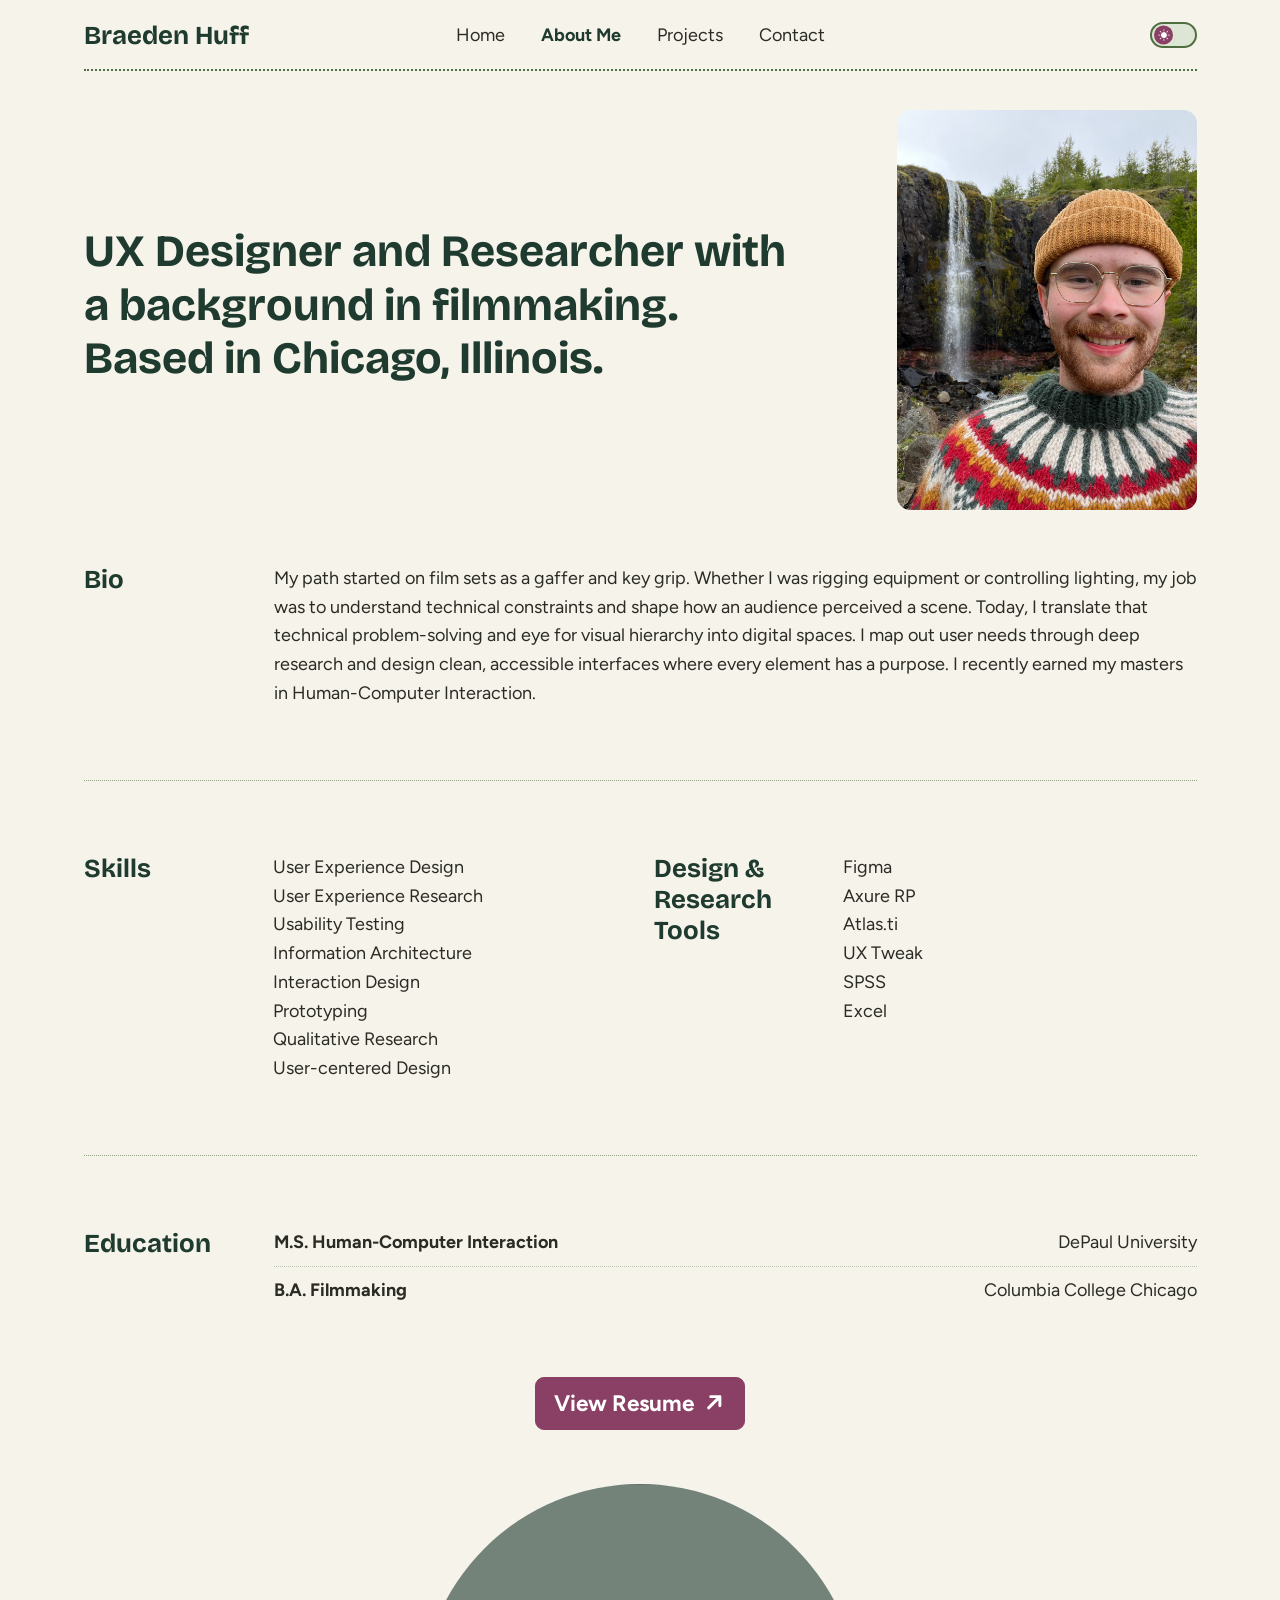
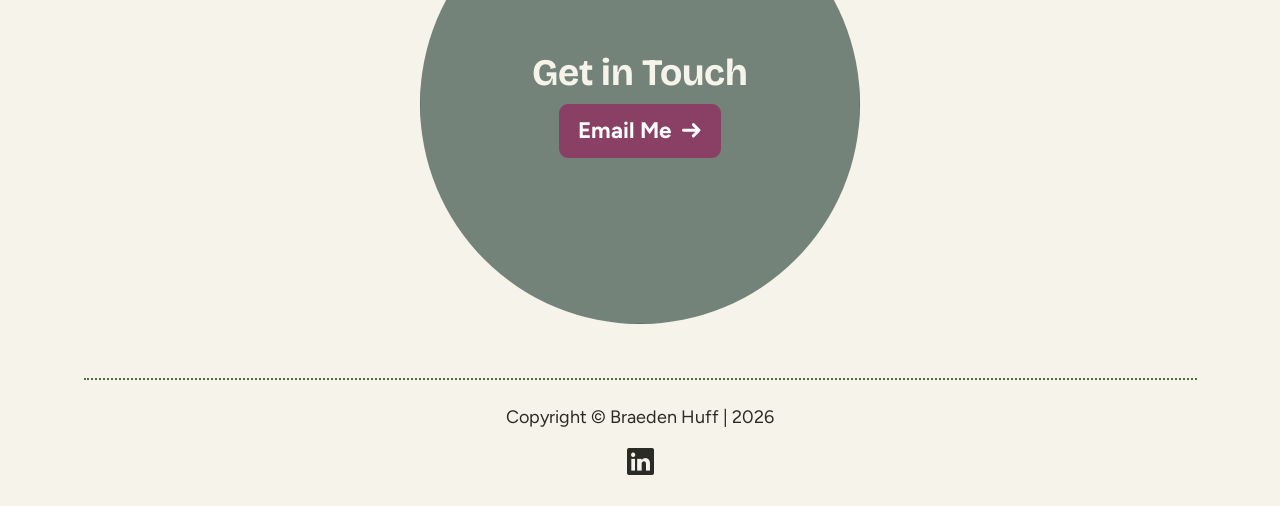
==== aboutme.html @ 7c84b425 "Add files via upload" ====
<!doctype html>
<html lang="en">
<head>
  <meta charset="utf-8">
  <meta name="viewport" content="width=device-width, initial-scale=1">
  <script>(function(){var t='light',q=new URLSearchParams(location.search).get('theme');if(q==='dark'||q==='light'){t=q;try{localStorage.setItem('theme',q)}catch(e){}}else{try{if(localStorage.getItem('theme')==='dark')t='dark'}catch(e){}}document.documentElement.setAttribute('data-bs-theme',t)})();</script>
  <title>About Me | Braeden Huff</title>
  <meta name="description" content="About Braeden Huff, UX Designer and Researcher with a background in filmmaking.">

  <!-- Bootstrap 5 & Bootstrap Icons -->
  <link href="https://cdn.jsdelivr.net/npm/bootstrap@5.3.3/dist/css/bootstrap.min.css" rel="stylesheet">
  <link href="https://cdn.jsdelivr.net/npm/bootstrap-icons@1.11.3/font/bootstrap-icons.min.css" rel="stylesheet">

  <!-- Google Fonts: Bricolage Grotesque (400, 700) & Figtree (400, 700, italic 400, 700) -->
  <link rel="preconnect" href="https://fonts.googleapis.com">
  <link rel="preconnect" href="https://fonts.gstatic.com" crossorigin>
  <link href="https://fonts.googleapis.com/css2?family=Bricolage+Grotesque:wght@400;700&family=Figtree:ital,wght@0,400;0,700;1,400;1,700&display=swap" rel="stylesheet">

  <!-- Custom styles -->
  <link href="css/styles.css" rel="stylesheet">
</head>
<body class="d-flex flex-column min-vh-100">
  <a class="visually-hidden-focusable" href="#main">Skip to main content</a>

  <!-- Navbar -->
  <nav class="navbar navbar-expand-lg sticky-top site-nav" aria-label="Main navigation">
    <div class="container-lg">
      <a class="navbar-brand" href="index.html">Braeden Huff</a>
      <button class="navbar-toggler" type="button" data-bs-toggle="collapse" data-bs-target="#mainNav" aria-controls="mainNav" aria-expanded="false" aria-label="Toggle navigation">
        <span class="navbar-toggler-icon"></span>
      </button>
      <div class="collapse navbar-collapse" id="mainNav">
        <ul class="navbar-nav">
          <li class="nav-item"><a class="nav-link" href="index.html">Home</a></li>
          <li class="nav-item"><a class="nav-link active" aria-current="page" href="aboutme.html">About Me</a></li>
          <li class="nav-item"><a class="nav-link" href="projects.html">Projects</a></li>
          <li class="nav-item"><a class="nav-link" href="contact.html">Contact</a></li>
        </ul>
        <!-- Dark mode switch: right end of the navbar on lg, below the links in the phone menu -->
        <div class="theme-toggle-wrap">
          <button type="button" class="theme-toggle" role="switch" aria-checked="false" aria-label="Dark mode">
            <span class="d-lg-none">Dark mode</span>
            <span class="theme-toggle-track" aria-hidden="true">
              <span class="theme-toggle-thumb"><i class="bi bi-sun-fill"></i><i class="bi bi-moon-stars-fill"></i></span>
            </span>
          </button>
        </div>
      </div>
    </div>
  </nav>

  <!-- Main content -->
  <main id="main" class="container-lg flex-grow-1 main-content about-content">
    <!-- Intro: H1 (8 columns) + photo (4 columns) on lg; both full width, photo on top, at md and smaller -->
    <div class="row align-items-center justify-content-between g-4 mb-5">
      <div class="col-12 col-lg-8 grow-in">
        <h1 class="text-center text-lg-start">UX Designer and Researcher with a background in filmmaking. Based in Chicago, Illinois.</h1>
      </div>
      <div class="col-12 col-lg-4 order-first order-lg-last text-center text-lg-end grow-in">
        <img src="images/biopicture.jpeg" class="about-photo" width="300" alt="Picture of Braeden Huff">
      </div>
    </div>

    <!-- Bio -->
    <div class="row mb-5">
      <div class="col-12 col-lg-2">
        <h4>Bio</h4>
      </div>
      <div class="col-12 col-lg-10">
        <p>My path started on film sets as a gaffer and key grip. Whether I was rigging equipment or controlling lighting, my job was to understand technical constraints and shape how an audience perceived a scene. Today, I translate that technical problem-solving and eye for visual hierarchy into digital spaces. I map out user needs through deep research and design clean, accessible interfaces where every element has a purpose. I recently earned my masters in Human-Computer Interaction.</p>
      </div>
    </div>

    <hr class="about-divider">

    <!-- Skills & Tools (side by side from md up, stacked on small screens) -->
    <div class="row mb-5 gy-4">
      <div class="col-12 col-md-6">
        <div class="about-group">
          <h4>Skills</h4>
          <ul class="list-unstyled">
            <li>User Experience Design</li>
            <li>User Experience Research</li>
            <li>Usability Testing</li>
            <li>Information Architecture</li>
            <li>Interaction Design</li>
            <li>Prototyping</li>
            <li>Qualitative Research</li>
            <li>User-centered Design</li>
          </ul>
        </div>
      </div>
      <div class="col-12 col-md-6">
        <div class="about-group">
          <h4>Design &amp; Research Tools</h4>
          <ul class="list-unstyled">
            <li>Figma</li>
            <li>Axure RP</li>
            <li>Atlas.ti</li>
            <li>UX Tweak</li>
            <li>SPSS</li>
            <li>Excel</li>
          </ul>
        </div>
      </div>
    </div>

    <hr class="about-divider">

    <!-- Education -->
    <div class="row mb-5">
      <div class="col-12">
        <div class="about-group about-group-full">
          <h4>Education</h4>
          <ul class="list-unstyled">
            <li class="edu-item mb-2"><strong>M.S. Human-Computer Interaction</strong><span>DePaul University</span></li>
            <li class="edu-item"><strong>B.A. Filmmaking</strong><span>Columbia College Chicago</span></li>
          </ul>
        </div>
      </div>
    </div>

    <!-- Resume -->
    <div class="text-center mb-5">
      <a href="images/Braeden_Huff_Resume.pdf" class="btn btn-berry btn-lg" target="_blank" rel="noopener noreferrer">View Resume<svg class="btn-arrow ms-2" viewBox="0 0 16 16" aria-hidden="true" focusable="false"><path d="M4 12 12 4M5.5 4H12v6.5"/></svg><span class="visually-hidden"> (PDF, opens in a new tab)</span></a>
    </div>

    <!-- Get in Touch -->
    <div class="contact-circle">
      <img src="https://images.unsplash.com/photo-1522202176988-66273c2fd55f?auto=format&fit=crop&w=900&q=80" alt="">
      <div class="contact-circle-content">
        <h2>Get in Touch</h2>
        <a href="contact.html" class="btn btn-berry btn-lg">Email Me<svg class="btn-arrow ms-2" viewBox="0 0 16 16" aria-hidden="true" focusable="false"><path d="M2.5 8h11M9.5 4l4 4-4 4"/></svg></a>
      </div>
    </div>
  </main>

  <!-- Footer -->
  <footer class="footer">
    <div class="container-lg">
      <div class="footer-inner">
        <p>Copyright &copy; Braeden Huff | 2026</p>
        <a class="social-link" href="https://www.linkedin.com/in/braeden-huff" target="_blank" rel="noopener noreferrer" aria-label="Braeden Huff on LinkedIn (opens in a new tab)">
          <i class="bi bi-linkedin" aria-hidden="true"></i>
        </a>
      </div>
    </div>
  </footer>

  <script src="https://cdn.jsdelivr.net/npm/bootstrap@5.3.3/dist/js/bootstrap.bundle.min.js"></script>
  <script src="js/theme.js"></script>
</body>
</html>
---- css/styles.css ----
/* ==========================================================
   Braeden Huff — Portfolio Template
   Custom styles layered on top of Bootstrap 5.3
   ========================================================== */

/* ---------- Color palette & type scale ---------- */
:root {
  --deep-forest: #1F3A2E;   /* H1 / Display */
  --moss: #4F6E40;          /* H2 / Subheads */
  --charcoal-bark: #2B2B26; /* Body text */
  --berry: #8A3F64;         /* Accent / links / pull quotes */
  --berry-dark: #6F3150;    /* Button hover */
  --sage-mist: #DDE6D5;     /* Cards / section backgrounds */
  --warm-linen: #F6F3EA;    /* Page background */

  /* Minor Third (1.2) scale, 18px base (1rem = 18px) */
  --fs-small: 0.833rem;
  --fs-body: 1rem;
  --fs-h4: 1.44rem;
  --fs-h3: 1.728rem;
  --fs-h2: 2.074rem;
  --fs-h1: 2.488rem;

  --font-heading: "Bricolage Grotesque", system-ui, sans-serif;
  --font-body: "Figtree", system-ui, sans-serif;

  --btn-bg: #8A3F64;                     /* Berry button */
  --btn-bg-hover: #6F3150;
  --shadow: rgba(31, 58, 46, 0.18);

  --bs-body-bg: var(--warm-linen);
  --bs-body-color: var(--charcoal-bark);
  --bs-link-color-rgb: 138, 63, 100;
  --bs-link-hover-color-rgb: 111, 49, 80;
  color-scheme: light;
}

/* ---------- Dark mode ----------
   Set on <html data-bs-theme="dark"> by the navbar switch (or the visitor's
   system setting). Same palette roles, re-tuned for a dark background:
   deep green-black page, light sage text, brighter Moss and Berry accents. */
[data-bs-theme="dark"] {
  --deep-forest: #DCE8D2;   /* H1 / Display */
  --moss: #9CC08A;          /* H2 / Subheads */
  --charcoal-bark: #E4E1D8; /* Body text */
  --berry: #E39BBE;         /* Accent / links / pull quotes */
  --berry-dark: #F2BCD6;    /* Link hover */
  --sage-mist: #24302A;     /* Cards / section backgrounds */
  --warm-linen: #131813;    /* Page background */

  --btn-bg: #9A4872;
  --btn-bg-hover: #B25985;
  --shadow: rgba(0, 0, 0, 0.45);

  --bs-body-bg: var(--warm-linen);
  --bs-body-color: var(--charcoal-bark);
  --bs-link-color-rgb: 227, 155, 190;
  --bs-link-hover-color-rgb: 242, 188, 214;
  color-scheme: dark;
}

/* ---------- Base typography ---------- */
html { font-size: 18px; }

body {
  background-color: var(--warm-linen);
  color: var(--charcoal-bark);
  font-family: var(--font-body);
  font-size: var(--fs-body);
  line-height: 1.6;
  transition: background-color 0.3s ease, color 0.3s ease;
}

small, .small { font-size: var(--fs-small); }

h1, h2, h3, h4 {
  font-family: var(--font-heading);
  font-weight: 700;
  line-height: 1.2;
}

h1 { font-size: var(--fs-h1); color: var(--deep-forest); }
h2 { font-size: var(--fs-h2); color: var(--moss); }
h3 { font-size: var(--fs-h3); color: var(--deep-forest); }
h4 { font-size: var(--fs-h4); color: var(--deep-forest); }

a { color: var(--berry); }
a:hover { color: var(--berry-dark); }

/* ---------- Navbar ---------- */
.site-nav {
  background-color: var(--warm-linen);
  --bs-navbar-brand-color: var(--deep-forest);
  --bs-navbar-brand-hover-color: var(--deep-forest);
  --bs-navbar-color: var(--charcoal-bark);
  --bs-navbar-hover-color: var(--berry);
  --bs-navbar-active-color: var(--deep-forest);
}

.site-nav .navbar-brand {
  font-family: var(--font-heading);
  font-weight: 700;
  font-size: var(--fs-h4);
}

.site-nav .nav-link {
  color: var(--charcoal-bark);
  font-weight: 400;
}

.site-nav .nav-link:hover,
.site-nav .nav-link:focus-visible {
  color: var(--berry);
}

.site-nav .nav-link.active {
  color: var(--deep-forest);
  font-weight: 700;
}

/* Hamburger button blends into the navbar (focus ring still shows) */
.site-nav .navbar-toggler { border-color: var(--warm-linen); }

/* Dark mode switch: a small track with a sliding sun/moon thumb.
   Inside the collapsed phone menu it gets a visible "Dark mode" label. */
.theme-toggle {
  display: flex;
  align-items: center;
  gap: 0.6rem;
  padding: 0.5rem 0;
  border: 0;
  background: none;
  color: var(--charcoal-bark);
  font-family: var(--font-body);
}

.theme-toggle-track {
  position: relative;
  display: inline-block;
  width: 2.6rem;
  height: 1.45rem;
  border: 2px solid var(--moss);
  border-radius: 999px;
  background-color: var(--sage-mist);
  transition: background-color 0.3s ease;
}

.theme-toggle-thumb {
  position: absolute;
  top: 50%;
  left: 0.15rem;
  display: flex;
  align-items: center;
  justify-content: center;
  width: 1.05rem;
  height: 1.05rem;
  border-radius: 50%;
  background-color: var(--btn-bg);
  color: #fff;
  font-size: 0.65rem;
  transform: translateY(-50%);
  transition: left 0.3s ease, background-color 0.3s ease;
}

/* Position and icon follow the theme on <html>, which is set before the page draws,
   so the switch appears in place on load and only slides when clicked */
[data-bs-theme="dark"] .theme-toggle-thumb { left: calc(100% - 1.2rem); }

/* Sun while light, moon while dark */
.theme-toggle .bi-moon-stars-fill,
[data-bs-theme="dark"] .theme-toggle .bi-sun-fill { display: none; }
[data-bs-theme="dark"] .theme-toggle .bi-moon-stars-fill { display: inline; }

.theme-toggle:hover .theme-toggle-track { background-color: color-mix(in srgb, var(--moss) 25%, var(--sage-mist)); }

.theme-toggle:focus-visible {
  outline: 3px solid var(--berry);
  outline-offset: 3px;
  border-radius: 0.5rem;
}

/* Large screens: nav links centred on the navbar itself (not in the gap between
   the brand and the switch, which are different widths); the switch sits at
   the right end. The container is position: relative (see below). */
@media (min-width: 992px) {
  .site-nav .navbar-nav {
    position: absolute;
    top: 50%;
    left: 50%;
    transform: translate(-50%, -50%);
    --bs-navbar-nav-link-padding-x: 1rem;  /* more space between the links */
  }

  .theme-toggle-wrap { margin-left: auto; }
}

@media (prefers-reduced-motion: reduce) {
  .theme-toggle-thumb, .theme-toggle-track, body { transition: none; }
}

/* Theme switch cross-fade: the whole page fades from the old theme to the new
   one as a single image (View Transitions; js/theme.js adds .theme-fade while
   it runs), so cards, text, borders and shapes all change together. */
.theme-fade::view-transition-old(root),
.theme-fade::view-transition-new(root) {
  animation-duration: 0.3s;
  animation-timing-function: ease-in-out;
}

/* The cross-fade does the animating, so individual colour fades pause while it runs */
.theme-fade *,
.theme-fade *::before,
.theme-fade *::after { transition: none !important; }

/* The navbar shares the main content container (see below), so its edges line
   up with the page content. Its bottom border spans that content width, drawn
   at the bottom edge of the navbar. */
.site-nav > .container-lg { position: relative; }

.site-nav > .container-lg::after {
  content: "";
  position: absolute;
  left: calc(var(--bs-gutter-x) * 0.5);
  right: calc(var(--bs-gutter-x) * 0.5);
  bottom: calc(-1 * var(--bs-navbar-padding-y));
  border-bottom: 2px dotted var(--moss);
}

/* Line the brand up with the content's left edge */
.site-nav .navbar-brand { margin-right: 0; }

/* ---------- Main content container ---------- */
/* Cap the page width at 1140px; the navbar shares the cap so its edges stay
   lined up with the content */
.main-content,
.site-nav > .container-lg,
.footer > .container-lg {
  max-width: 1140px;
}

/* 24px side margins at every screen size on the page, navbar and footer
   containers. Once the screen is wide enough for the 1140px cap, the
   containers center and the margins grow beyond 24px. */
.main-content,
.site-nav > .container-lg,
.footer > .container-lg {
  width: calc(100% - 48px);
  margin-left: auto;
  margin-right: auto;
}

.main-content {
  margin-top: 3px;
  padding-top: 2rem;
  padding-bottom: 3rem;
}

/* ---------- Footer ---------- */
.footer {
  padding-bottom: 1.25rem;
  text-align: center;
}

/* Top border spans only the content width, matching the navbar line.
   The footer's 5px horizontal padding lives here so the line can reach
   the content edges. */
.footer-inner {
  border-top: 2px dotted var(--moss);
  padding: 1.25rem 5px 0;
}

.footer p { margin-bottom: 0.5rem; }

.footer .social-link {
  color: var(--charcoal-bark);
  font-size: 1.5rem;
  text-decoration: none;
}

.footer .social-link:hover,
.footer .social-link:focus-visible {
  color: var(--berry);
}

/* ---------- Buttons ---------- */
.btn-berry {
  --bs-btn-bg: var(--btn-bg);
  --bs-btn-border-color: var(--btn-bg);
  --bs-btn-color: #fff;
  --bs-btn-hover-bg: var(--btn-bg-hover);
  --bs-btn-hover-border-color: var(--btn-bg-hover);
  --bs-btn-hover-color: #fff;
  --bs-btn-active-bg: var(--btn-bg-hover);
  --bs-btn-active-border-color: var(--btn-bg-hover);
  --bs-btn-active-color: #fff;
  --bs-btn-focus-shadow-rgb: 138, 63, 100;
  font-weight: 700;
}

/* Diagonal arrow in "View Case Study" buttons. Drawn as an SVG so its line
   weight can match bold Figtree: the bold stem is 0.13em, which is 2.08 units
   in this 16-unit (1em) viewBox, so it scales with the button text. */
.btn-arrow {
  width: 1em;
  height: 1em;
  vertical-align: -0.125em;
  fill: none;
  stroke: currentColor;
  stroke-width: 2.08;
  stroke-linecap: round;
  stroke-linejoin: round;
}

/* Secondary outline button (e.g. "Back to Projects"), Moss in both themes */
.btn-outline-moss {
  --bs-btn-color: var(--moss);
  --bs-btn-border-color: var(--moss);
  --bs-btn-hover-color: var(--warm-linen);
  --bs-btn-hover-bg: var(--moss);
  --bs-btn-hover-border-color: var(--moss);
  --bs-btn-active-color: var(--warm-linen);
  --bs-btn-active-bg: var(--moss);
  --bs-btn-active-border-color: var(--moss);
  --bs-btn-focus-shadow-rgb: 79, 110, 64;
}

/* ---------- Hero (index) ---------- */
.hero {
  position: relative;
  display: flex;
  flex-direction: column;
  align-items: center;
  justify-content: center;
  min-height: calc(85vh - 4rem);
  padding: 4rem 1.5rem;
  margin-bottom: 3rem;
  animation: heroGrow 0.8s ease-out both;
}

/* Placeholder vector graphic sits behind the hero text. It stretches past the
   hero box, up to the navbar's bottom edge (main's 2rem top padding + 3px
   margin) and down to the Featured Work banner (the hero's 3rem bottom margin),
   so its fades run right into those two edges. */
.hero .hero-graphic {
  position: absolute;
  top: calc(-2rem - 3px);
  bottom: -3rem;
  left: 0;
  width: 100%;
  height: calc(100% + 5rem + 3px);
  z-index: 0;
  /* Fade the shapes out toward every edge so they never end in a hard clipped line */
  -webkit-mask-image:
    linear-gradient(to bottom, transparent 0, #000 15%, #000 85%, transparent 100%),
    linear-gradient(to right, transparent 0, #000 10%, #000 90%, transparent 100%);
  -webkit-mask-composite: source-in;
  mask-image:
    linear-gradient(to bottom, transparent 0, #000 15%, #000 85%, transparent 100%),
    linear-gradient(to right, transparent 0, #000 10%, #000 90%, transparent 100%);
  mask-composite: intersect;
}

/* Hero shapes take their colours from the palette, so they follow the theme */
.hero-graphic [fill="#DDE6D5"] { fill: var(--sage-mist); }
.hero-graphic [fill="#4F6E40"] { fill: var(--moss); }
.hero-graphic [stroke="#4F6E40"] { stroke: var(--moss); }
.hero-graphic [fill="#8A3F64"] { fill: var(--berry); }
.hero-graphic [stroke="#8A3F64"] { stroke: var(--berry); }
.hero-graphic [fill="#1F3A2E"] { fill: var(--deep-forest); }
.hero-graphic [stroke="#1F3A2E"] { stroke: var(--deep-forest); }

/* Hero shape clusters. The graphic is cropped from both sides as the screen
   narrows, so each cluster glides inward and shrinks to stay in view.
   Translations are in SVG units (the 1200 x 720 viewBox); each cluster
   scales around its own centre. */
.hero .hg {
  transform-box: fill-box;
  transform-origin: center;
  transition: transform 0.8s ease;
}

/* Large screens: lift the top clusters slightly so they clear the heading */
.hero .hg-tl { transform: translate(0, -55px); }
.hero .hg-tr { transform: translate(0, -80px); }

/* Below lg the clusters move into the strips above and below the hero text
   (positions measured for medium screens, where about units 275-925 are
   visible). They stay put below that, so narrower screens crop them. */
@media (max-width: 991.98px) {
  /* Full size (no shrinking when the navbar collapses); the clusters only
     glide inward, clearing the text above and below */
  .hero .hg-tl { transform: translate(200px, -85px); }
  .hero .hg-tr { transform: translate(-180px, -105px); }
  .hero .hg-ml { transform: translate(230px, 80px); }
  .hero .hg-br { transform: translate(-230px, 70px); }
}

.hero .hero-content {
  position: relative;
  z-index: 1;
}

/* Phones: slimmer side padding gives the heading room to stay on two lines, and
   a minimum height keeps the shapes clear of the text on short screens */
@media (max-width: 575.98px) {
  .hero {
    padding-left: 0.25rem;
    padding-right: 0.25rem;
    min-height: max(calc(85vh - 4rem), 36rem);
  }
}

/* Scales down on narrow screens so the longest word never spills past the hero */
.hero h1 { font-size: clamp(2rem, 1.2rem + 4vw, calc(var(--fs-h1) * 1.2)); }

.hero .hero-subtitle {
  font-family: var(--font-body);
  font-weight: 400;
  font-size: var(--fs-h4);
  color: var(--moss);
  margin-bottom: 2rem;
}

/* Same grow-in entrance as the hero, for the top of other pages */
.grow-in { animation: heroGrow 0.8s ease-out both; }
.grow-in-delay { animation-delay: 0.15s; }

@keyframes heroGrow {
  from { opacity: 0; transform: scale(0.92); }
  to   { opacity: 1; transform: scale(1); }
}

/* ---------- Section banner (index "Featured Work") ---------- */
/* A Sage Mist panel holding the heading and the project cards */
.section-banner {
  background-color: var(--sage-mist);
  border-radius: 0.75rem;
  padding: 2rem;
}

.section-banner h2 { margin-bottom: 1.5rem; }

/* Cards sit on Warm Linen so they stand out from the Sage Mist banner */
.section-banner .project-card { background-color: var(--warm-linen); }

@media (max-width: 575.98px) {
  .section-banner { padding: 1.5rem 1rem; }
}

/* ---------- Project cards ---------- */
.project-card {
  background-color: var(--sage-mist);
  border: none;
  border-radius: 0.75rem;
  overflow: hidden;
  transition: transform 0.25s ease, box-shadow 0.25s ease;
}

.project-card:hover,
.project-card:focus-within {
  transform: translateY(-2px);
  box-shadow: 0 0.75rem 1.5rem var(--shadow);
}

.project-card .card-img-link {
  display: block;
  height: 100%;
}

.project-card .card-img-side {
  display: block;
  width: 100%;
  height: 240px;
  object-fit: cover;
}

.project-card .card-tag {
  font-size: var(--fs-small);
  font-weight: 700;
  text-transform: uppercase;
  letter-spacing: 0.08em;
  color: var(--berry);
  margin-bottom: 0.5rem;
}

@media (min-width: 768px) {
  .project-card .card-img-side {
    height: 100%;
    min-height: 300px;
  }
}

/* Cards grow in like the hero when they scroll into view.
   The .js class is set in <head>, so cards stay visible if scripts are off. */
.js .reveal { opacity: 0; }

.js .reveal.is-visible {
  animation: heroGrow 0.8s ease-out both;
}

/* Wireframes cascade left to right within each row of five */
.wireframe-grid > :nth-child(5n + 2) .reveal { animation-delay: 0.08s; }
.wireframe-grid > :nth-child(5n + 3) .reveal { animation-delay: 0.16s; }
.wireframe-grid > :nth-child(5n + 4) .reveal { animation-delay: 0.24s; }
.wireframe-grid > :nth-child(5n + 5) .reveal { animation-delay: 0.32s; }

/* ---------- About page ---------- */
.about-photo {
  width: 300px;
  max-width: 100%;
  border-radius: 0.75rem;
}

/* Heading + list groups (Skills, Tools, Education).
   md and smaller: heading above its list, left edges matching the Bio text.
   lg: heading and list sit side by side on the same 2/10 grid as the Bio row. */

/* Faint section divider */
.about-divider {
  border: 0;
  border-top: 1px dotted color-mix(in srgb, var(--moss) 60%, transparent);
  opacity: 1;
  margin: 0 0 4rem;  /* matches the space above: row margin + the text's own bottom margin */
}

/* Intro H1 scales down on narrow screens, the same way as the home page hero */
.about-content h1 { font-size: clamp(2rem, 1.2rem + 4vw, var(--fs-h1)); }

/* Extra breathing room between each heading and the text/list beneath it */
.about-content h4 { margin-bottom: 1rem; }

/* Small screens: headings centered, text stays left-aligned */
@media (max-width: 767.98px) {
  .about-content h4 { text-align: center; }
}

@media (min-width: 992px) {
  .about-group {
    display: grid;
    column-gap: 1.5rem;
    grid-template-columns: calc(33.333% - 1rem) 1fr;  /* half-width row: 2 + 4 columns */
  }

  .about-group.about-group-full {
    grid-template-columns: calc(16.667% - 1.25rem) 1fr;  /* full-width row: 2 + 10 columns */
  }
}

/* Education: degree on the left, school pushed to the right */
.edu-item {
  display: flex;
  flex-wrap: wrap;
  justify-content: space-between;
  column-gap: 2rem;
}

/* Small screens: school drops below its degree */
@media (max-width: 575.98px) {
  .edu-item { flex-direction: column; }
}

.edu-item + .edu-item {
  border-top: 1px dotted color-mix(in srgb, var(--moss) 35%, transparent);
  padding-top: 0.5rem;
}

/* Get in Touch circle */
.contact-circle {
  position: relative;
  width: min(440px, 100%);
  aspect-ratio: 1;
  margin-inline: auto;
  border-radius: 50%;
  overflow: hidden;
}

.contact-circle img {
  position: absolute;
  inset: 0;
  width: 100%;
  height: 100%;
  object-fit: cover;
}

.contact-circle::after {
  content: "";
  position: absolute;
  inset: 0;
  background-color: rgba(31, 58, 46, 0.6);
}

.contact-circle .contact-circle-content {
  position: absolute;
  inset: 0;
  z-index: 1;
  display: flex;
  flex-direction: column;
  align-items: center;
  justify-content: center;
  padding: 2rem;
  text-align: center;
}

.contact-circle h2 { color: #F6F3EA; }  /* always light: sits on a dark photo overlay */

/* ---------- Case study pages ---------- */
/* Headings sit close to the text beneath them (the tag above the H1 and the
   H1 itself keep their own spacing) */
.case-study :is(h2, h3, h4):not(.cs-eyebrow) { margin-bottom: 0.25rem; }

.cs-section { margin-bottom: 5rem; }

.cs-divider {
  border: 0;
  border-top: 2px dotted var(--moss);
  opacity: 1;
  margin: 0 0 5rem;
}

/* Timeframe / My Role / Tools row sits snug between its two divider lines */
.cs-divider.cs-divider-tight { margin-bottom: 2rem; }
.cs-meta { margin-bottom: 1rem; }

.cs-eyebrow {
  color: var(--moss);
  text-transform: uppercase;
  letter-spacing: 0.08em;
  font-size: var(--fs-body);
}

.cs-image {
  width: 100%;
  border-radius: 0.75rem;
  object-fit: cover;
}

/* Wireframe placeholders, sized to the iPhone 17 Figma frame (402 x 874) */
.wireframe-placeholder,
.wireframe {
  display: block;
  width: 100%;
  aspect-ratio: 402 / 874;
  border-radius: 0.75rem;
}

.wireframe { object-fit: cover; }

.wireframe-placeholder {
  display: flex;
  flex-direction: column;
  align-items: center;
  justify-content: center;
  gap: 0.25rem;
  border: 2px dashed color-mix(in srgb, var(--moss) 50%, transparent);
  background-color: var(--sage-mist);
  color: var(--deep-forest);
  font-size: var(--fs-small);
  font-weight: 700;
  text-align: center;
}

.wireframe-placeholder small {
  font-size: 0.75rem;
  font-weight: 400;
}

/* Before / after "slide to reveal" comparison.
   The before image sits on top and is clipped at --pos; an invisible range input
   covers the whole image so dragging, tapping or arrow keys move the divider. */
.ba-slider {
  --pos: 50%;
  position: relative;
  aspect-ratio: 4 / 3;
  overflow: hidden;
  border-radius: 0.75rem;
  touch-action: pan-y;
}

/* Wide shape only at medium, where the slider spans the full content width;
   phones and the 8-column large-screen version stay 4:3 so there's room to drag */
@media (min-width: 768px) and (max-width: 991.98px) {
  .ba-slider { aspect-ratio: 16 / 7; }
}

.ba-img {
  position: absolute;
  inset: 0;
  width: 100%;
  height: 100%;
  object-fit: cover;
  user-select: none;
  pointer-events: none;
}

.ba-before { clip-path: inset(0 calc(100% - var(--pos)) 0 0); }

.ba-label {
  position: absolute;
  top: 0.75rem;
  padding: 0.2rem 0.6rem;
  border-radius: 999px;
  background-color: rgba(31, 58, 46, 0.75);
  color: #fff;
  font-size: var(--fs-small);
  font-weight: 700;
  pointer-events: none;
  transition: opacity 0.2s ease;
}

/* A label fades out while the divider is over its side of the text */
.ba-label.is-hidden { opacity: 0; }

.ba-label-before { left: 0.75rem; }
.ba-label-after { right: 0.75rem; }

/* Divider line with a round handle */
.ba-handle {
  position: absolute;
  top: 0;
  bottom: 0;
  left: var(--pos);
  width: 3px;
  margin-left: -1.5px;
  background-color: var(--warm-linen);
  box-shadow: 0 0 0 1px rgba(31, 58, 46, 0.25);
  pointer-events: none;
}

.ba-handle::after {
  content: "\2039\00a0\203A";
  position: absolute;
  top: 50%;
  left: 50%;
  display: flex;
  align-items: center;
  justify-content: center;
  width: 2.75rem;
  height: 2.75rem;
  transform: translate(-50%, -50%);
  border: 2px solid var(--berry);
  border-radius: 50%;
  background-color: var(--warm-linen);
  color: var(--berry);
  font-size: 1.25rem;
  font-weight: 700;
  line-height: 1;
  box-shadow: 0 0.25rem 0.75rem rgba(31, 58, 46, 0.25);
}

.ba-range {
  position: absolute;
  inset: 0;
  width: 100%;
  height: 100%;
  margin: 0;
  opacity: 0;
  cursor: ew-resize;
  -webkit-appearance: none;
  appearance: none;
}

/* 1px thumb so the slider value maps exactly onto the image width */
.ba-range::-webkit-slider-thumb { -webkit-appearance: none; width: 1px; height: 100%; }
.ba-range::-moz-range-thumb { width: 1px; height: 100%; border: 0; }

/* Keyboard focus shows on the visible handle */
.ba-slider:has(.ba-range:focus-visible) .ba-handle::after {
  outline: 3px solid var(--deep-forest);
  outline-offset: 2px;
}

/* Emphasized body text (e.g. the line beside The Challenge) */
.cs-emphasis {
  color: var(--berry);
  font-weight: 700;
}

.cs-callout {
  background-color: var(--sage-mist);
  border-radius: 0.75rem;
  padding: 1.5rem;
}

/* Process / method steps */
.process-steps {
  list-style: none;
  padding-left: 0;
  display: flex;
  flex-wrap: wrap;
  align-items: center;
  justify-content: center;
  gap: 0.5rem;
}

.process-steps li {
  display: flex;
  align-items: center;
  gap: 0.5rem;
}

.process-steps .step {
  background-color: var(--sage-mist);
  color: var(--deep-forest);
  border-radius: 999px;
  padding: 0.5rem 1rem;
  font-weight: 700;
  text-align: center;
}

.process-steps li:not(:last-child)::after {
  content: "\2192";
  color: var(--moss);
  font-weight: 700;
}

/* Design process steps: icon above the step name */
.process-steps.has-iterate .step {
  border-radius: 1rem;
  padding: 0.75rem 1rem;
}

.process-steps .step-icon {
  display: block;
  margin-bottom: 0.35rem;
  color: var(--moss);
  font-size: 1.5rem;
  line-height: 1;
}

/* Design process: an "Iterate" arch rises from a step and arrows back onto the
   step before it (Prototype -> Ideate, Test -> Prototype).
   --step-gap-x / --step-gap-y = space between neighbouring pills (gap + arrow + gap),
   so the arch can span from this pill's centre to the previous pill's centre. */
.process-steps.has-iterate {
  --step-gap-x: 1.875rem;
  --step-gap-y: 2.6875rem;
  padding-top: 4rem;
}

/* From md up the design process steps stretch to fill the container width */
@media (min-width: 768px) {
  .process-steps.has-iterate li { flex: 1 1 0; }
  .process-steps.has-iterate li > .step,
  .process-steps.has-iterate li > .step-wrap { flex: 1 1 auto; }

  /* Slimmer side padding where the row is narrowest, so every step name fits
     its equal-width box (keeps the arches landing on the step centres) */
  .process-steps.has-iterate .step { padding-left: 0.5rem; padding-right: 0.5rem; }

  /* Test is the last step (no arrow after it), so its pill is 1.375rem wider;
     shift the arch so it still lands on Prototype's centre */
  .process-steps.has-iterate li:last-child .iterate-loop {
    left: calc(-50% - var(--step-gap-x) + 0.6875rem);
    width: calc(100% + var(--step-gap-x) - 0.6875rem);
  }
}

.process-steps .step-wrap {
  position: relative;
  display: inline-block;
}

.process-steps .step-wrap .step { display: block; }

.process-steps .iterate-loop {
  position: absolute;
  bottom: calc(100% + 0.6rem);
  left: calc(-50% - var(--step-gap-x));   /* previous pill's centre */
  width: calc(100% + var(--step-gap-x));  /* ...to this pill's centre */
  display: flex;
  flex-direction: column;
  align-items: center;
  color: var(--berry);
  font-size: var(--fs-small);
  font-style: italic;
  font-weight: 700;
  line-height: 1.2;
}

.process-steps .iterate-arc {
  position: relative;
  align-self: stretch;
  height: 1.25rem;
  margin-top: 0.2rem;
  border: 2px solid var(--berry);
  border-bottom: 0;
  border-radius: 50% 50% 0 0 / 100% 100% 0 0;
}

/* Arrowhead on the previous-step end, pointing down at that pill */
.process-steps .iterate-arc::after {
  content: "";
  position: absolute;
  left: -6px;
  bottom: -8px;
  border-left: 5px solid transparent;
  border-right: 5px solid transparent;
  border-top: 8px solid var(--berry);
}

/* Methods: only the "Iterate" connector sits between Prototyping and Usability
   Testing (selector outranks the arrow rules, including the small-screen one) */
.process-steps li.iterate-next:not(:last-child)::after { content: none; }

.process-steps .iterate-connector {
  display: flex;
  flex-direction: column;
  align-items: center;
  color: var(--berry);
  font-size: var(--fs-small);
  font-style: italic;
  font-weight: 700;
  line-height: 1.1;
}

.process-steps .iterate-connector .iterate-arrows {
  display: inline-block;
  font-size: 1.2rem;
  font-style: normal;
  color: var(--moss);
}

@media (max-width: 767.98px) {
  .process-steps { flex-direction: column; }
  .process-steps li { flex-direction: column; }
  .process-steps li:not(:last-child)::after { content: "\2193"; }

  /* Steps stack vertically, so the loop moves to the right of the step */
  /* Column shifts left to leave room for the Iterate arches and labels on the right */
  .process-steps.has-iterate { padding-top: 0; padding-right: 5.5rem; }

  /* Stacked design-process pills share one width so the arches clear them all */
  .process-steps.has-iterate li > .step,
  .process-steps.has-iterate .step-wrap { width: 9rem; }

  /* The arch turns sideways: from this pill's centre up to the previous pill's centre */
  .process-steps .iterate-loop {
    bottom: auto;
    top: calc(-50% - var(--step-gap-y));
    left: calc(100% + 0.6rem);
    width: auto;
    height: calc(100% + var(--step-gap-y));
    flex-direction: row-reverse;
    gap: 0.35rem;
  }

  .process-steps .iterate-arc {
    height: auto;
    width: 1.25rem;
    margin-top: 0;
    border: 2px solid var(--berry);
    border-left: 0;
    border-radius: 0 100% 100% 0 / 0 50% 50% 0;
  }

  /* Arrowhead on the top end, pointing left at the previous pill */
  .process-steps .iterate-arc::after {
    left: -8px;
    top: -6px;
    bottom: auto;
    border-top: 5px solid transparent;
    border-bottom: 5px solid transparent;
    border-left: 0;
    border-right: 8px solid var(--berry);
  }

  .process-steps .iterate-connector { flex-direction: row; gap: 0.5rem; }
  .process-steps .iterate-connector .iterate-arrows { transform: rotate(90deg); }
}

/* Pull quotes */
.pull-quote {
  border-left: 4px solid var(--berry);
  padding-left: 1rem;
  color: var(--berry);
  font-style: italic;
  font-size: 1.2rem;
}

.lit-card {
  background-color: var(--sage-mist);
  border: none;
  border-radius: 0.75rem;
}

/* Stat highlight */
.stat {
  font-family: var(--font-heading);
  font-size: var(--fs-h1);
  font-weight: 700;
  color: var(--berry);
  line-height: 1;
}

.prototype-embed {
  background-color: var(--sage-mist);
  border: 2px dashed var(--moss);
  border-radius: 0.75rem;
}

/* ---------- Reduced motion ---------- */
@media (prefers-reduced-motion: reduce) {
  .hero,
  .grow-in { animation: none; }
  .hero .hg { transition: none; }
  .js .reveal { opacity: 1; }
  .js .reveal.is-visible { animation: none; }
  .project-card { transition: none; }
  .project-card:hover,
  .project-card:focus-within { transform: none; }
}
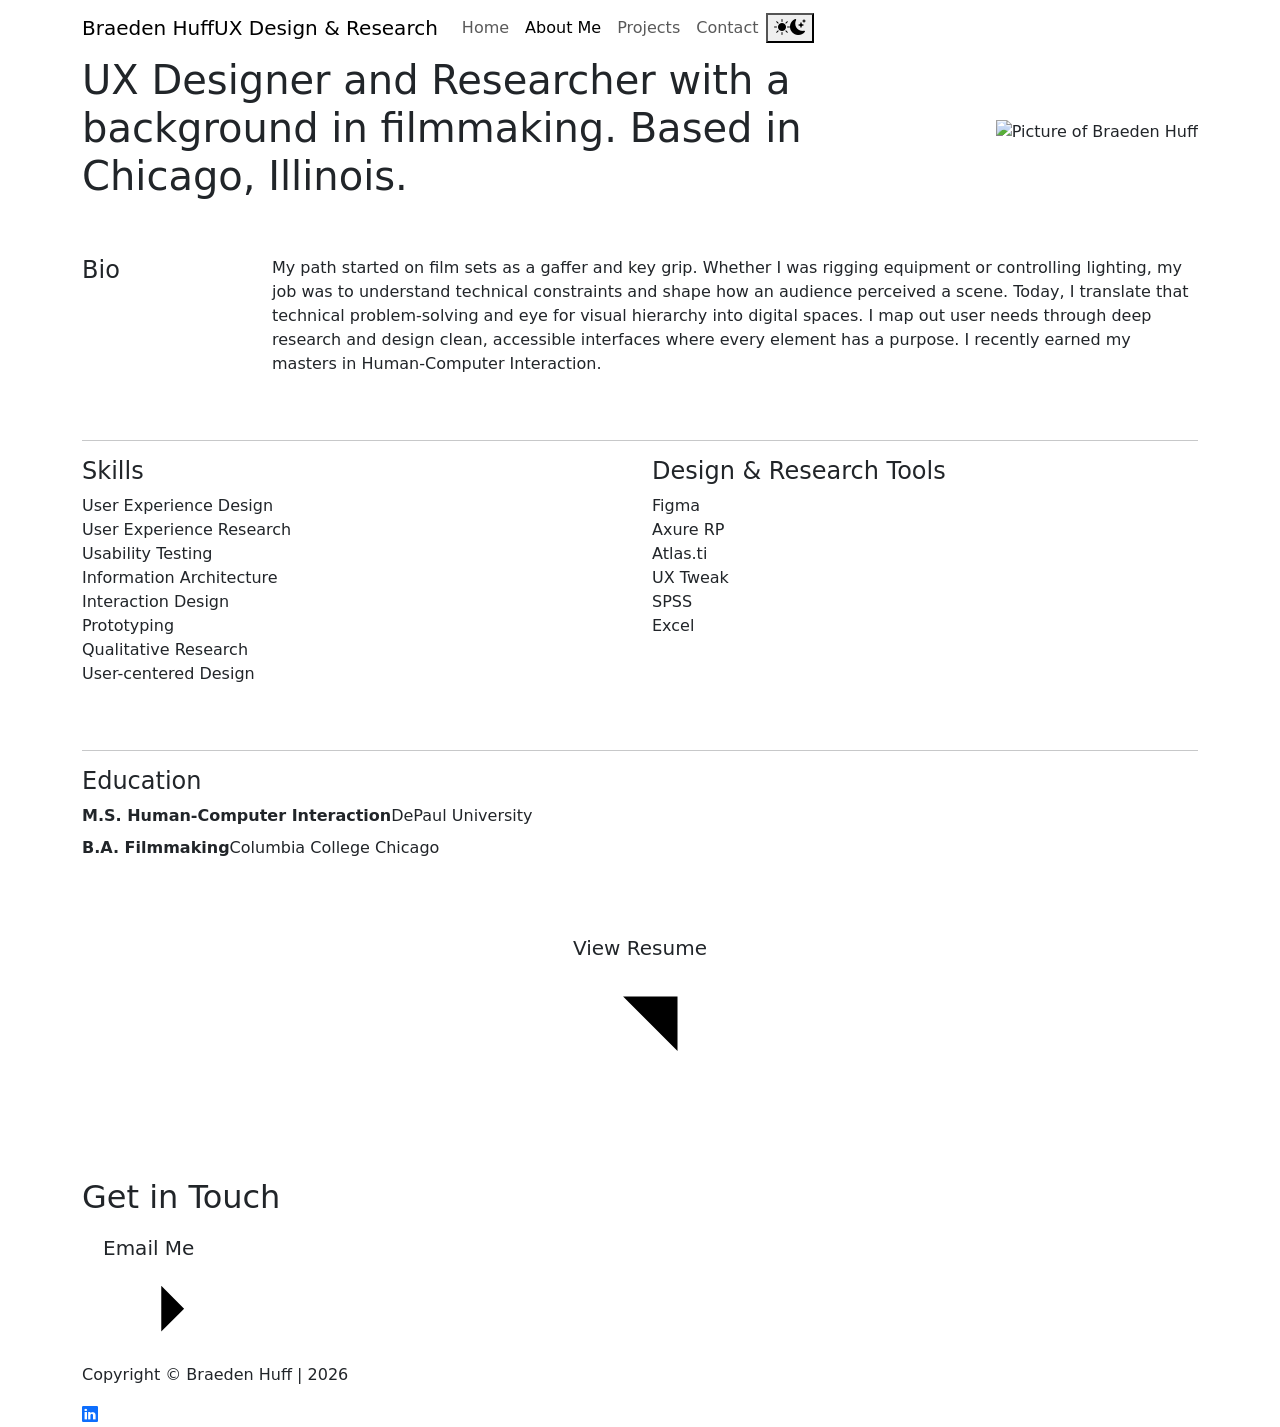
==== commit cbc8c2c0: "Add files via upload" ====
--- a/aboutme.html
+++ b/aboutme.html
@@ -3,9 +3,14 @@
 <head>
   <meta charset="utf-8">
   <meta name="viewport" content="width=device-width, initial-scale=1">
-  <script>(function(){var t='light',q=new URLSearchParams(location.search).get('theme');if(q==='dark'||q==='light'){t=q;try{localStorage.setItem('theme',q)}catch(e){}}else{try{if(localStorage.getItem('theme')==='dark')t='dark'}catch(e){}}document.documentElement.setAttribute('data-bs-theme',t)})();</script>
+  <script>(function(){var t='light',u=new URL(location.href),q=u.searchParams.get('theme');try{if(q==='dark'||q==='light')localStorage.setItem('theme',q);if(localStorage.getItem('theme')==='dark')t='dark'}catch(e){if(q==='dark')t='dark'}if(u.searchParams.has('theme')){u.searchParams.delete('theme');history.replaceState(null,'',u)}document.documentElement.setAttribute('data-bs-theme',t)})();</script>
   <title>About Me | Braeden Huff</title>
   <meta name="description" content="About Braeden Huff, UX Designer and Researcher with a background in filmmaking.">
+  <!-- Favicons (from the logo site): favicon.ico holds the 16px and 32px browser icons;
+       48px is the size Google Search shows; 180px is the iPhone/iPad home-screen icon -->
+  <link rel="icon" type="image/x-icon" sizes="16x16 32x32" href="favicon.ico">
+  <link rel="icon" type="image/png" sizes="48x48" href="images/logo/favicons/48.png">
+  <link rel="apple-touch-icon" sizes="180x180" href="images/logo/favicons/180.png">
 
   <!-- Bootstrap 5 & Bootstrap Icons -->
   <link href="https://cdn.jsdelivr.net/npm/bootstrap@5.3.3/dist/css/bootstrap.min.css" rel="stylesheet">
@@ -25,7 +30,10 @@
   <!-- Navbar -->
   <nav class="navbar navbar-expand-lg sticky-top site-nav" aria-label="Main navigation">
     <div class="container-lg">
-      <a class="navbar-brand" href="index.html">Braeden Huff</a>
+      <a class="navbar-brand" href="index.html" aria-label="Braeden Huff">
+        <span class="brand-mark" aria-hidden="true"></span>
+        <span class="brand-text"><span class="brand-name">Braeden Huff</span><span class="brand-tagline">UX Design &amp; Research</span></span>
+      </a>
       <button class="navbar-toggler" type="button" data-bs-toggle="collapse" data-bs-target="#mainNav" aria-controls="mainNav" aria-expanded="false" aria-label="Toggle navigation">
         <span class="navbar-toggler-icon"></span>
       </button>
